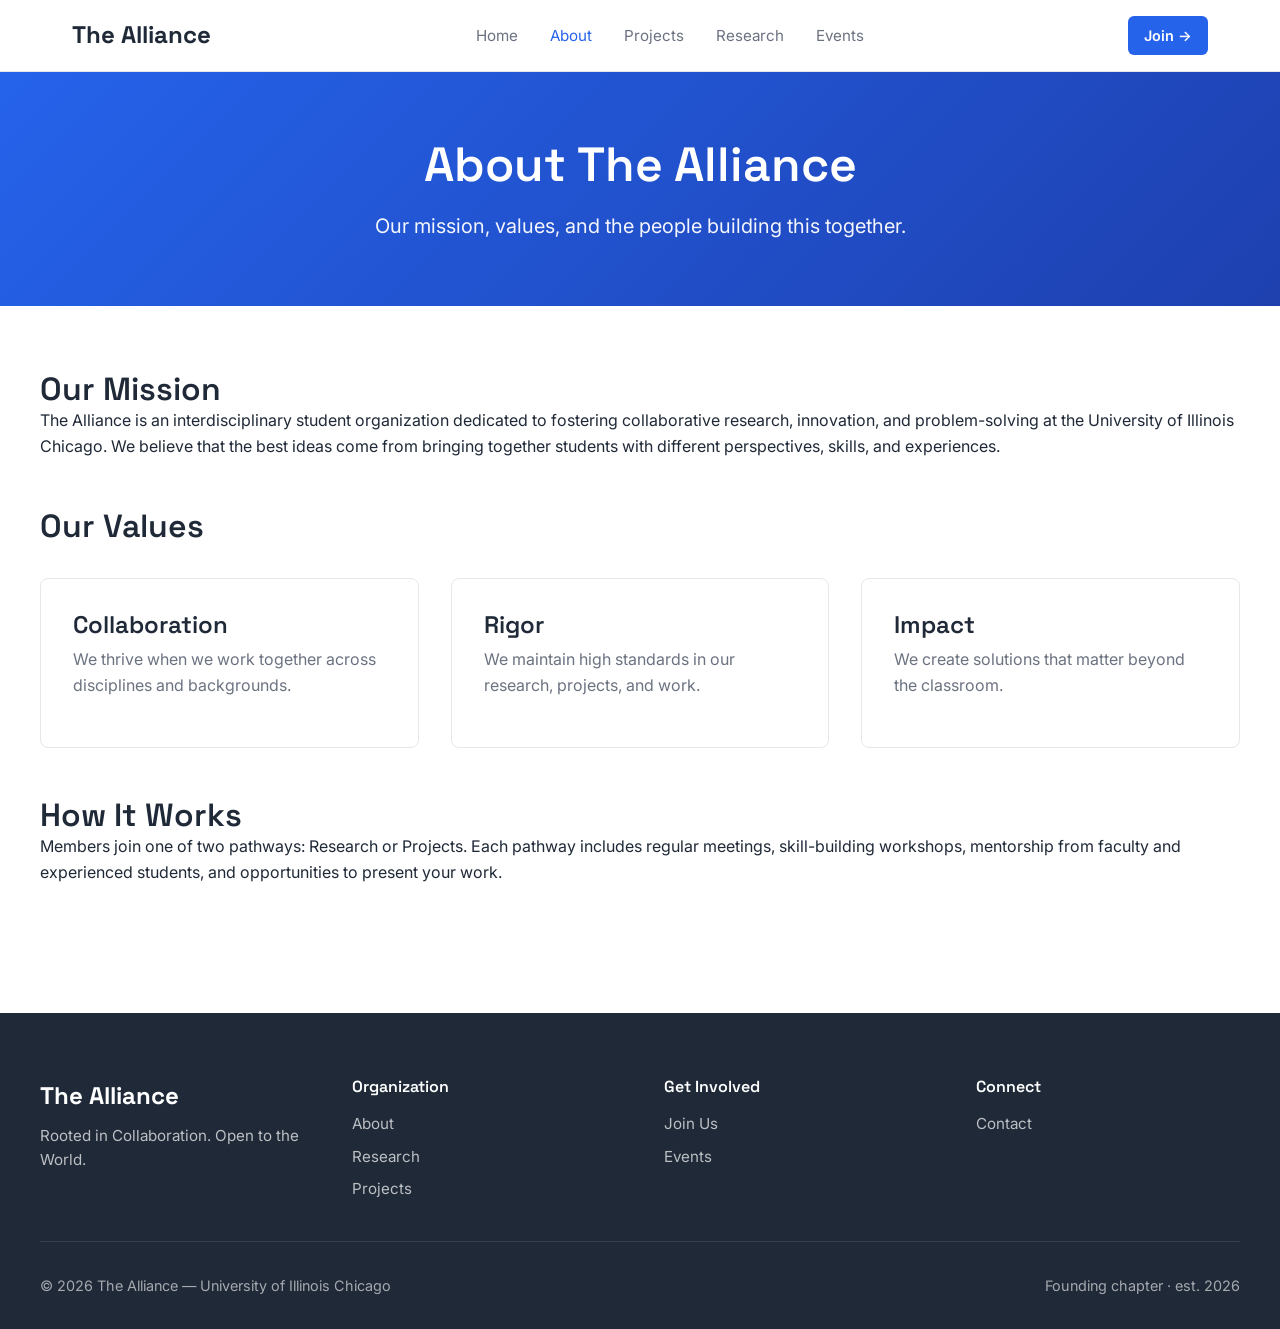
==== about.html @ f99657d6 "Initial commit: Complete functional Alliance website" ====
<!DOCTYPE html>
<html lang="en">
<head>
<meta charset="UTF-8">
<meta name="viewport" content="width=device-width, initial-scale=1.0">
<title>About — The Alliance</title>
<link rel="preconnect" href="https://fonts.googleapis.com">
<link rel="preconnect" href="https://fonts.gstatic.com" crossorigin>
<link href="https://fonts.googleapis.com/css2?family=Space+Grotesk:wght@500;600;700&family=Inter:wght@400;500;600;700&display=swap" rel="stylesheet">
<link rel="stylesheet" href="assets/styles.css">
</head>
<body>

<header class="site-nav">
  <div class="nav-inner">
    <a href="index.html" class="brand">The Alliance</a>
    <ul class="nav-links">
      <li><a href="index.html">Home</a></li>
      <li><a href="about.html" class="active">About</a></li>
      <li><a href="projects.html">Projects</a></li>
      <li><a href="research.html">Research</a></li>
      <li><a href="events.html">Events</a></li>
    </ul>
    <div class="nav-right">
      <a href="join.html" class="btn btn-primary btn-sm">Join →</a>
      <button class="nav-toggle" aria-label="Toggle menu">☰</button>
    </div>
  </div>
</header>

<section class="page-header">
  <div class="wrap">
    <h1>About The Alliance</h1>
    <p>Our mission, values, and the people building this together.</p>
  </div>
</section>

<section>
  <div class="wrap">
    <h2>Our Mission</h2>
    <p>The Alliance is an interdisciplinary student organization dedicated to fostering collaborative research, innovation, and problem-solving at the University of Illinois Chicago. We believe that the best ideas come from bringing together students with different perspectives, skills, and experiences.</p>
    
    <h2 style="margin-top: 3rem;">Our Values</h2>
    <div class="grid-3">
      <div class="card">
        <h3>Collaboration</h3>
        <p>We thrive when we work together across disciplines and backgrounds.</p>
      </div>
      <div class="card">
        <h3>Rigor</h3>
        <p>We maintain high standards in our research, projects, and work.</p>
      </div>
      <div class="card">
        <h3>Impact</h3>
        <p>We create solutions that matter beyond the classroom.</p>
      </div>
    </div>

    <h2 style="margin-top: 3rem;">How It Works</h2>
    <p>Members join one of two pathways: Research or Projects. Each pathway includes regular meetings, skill-building workshops, mentorship from faculty and experienced students, and opportunities to present your work.</p>
  </div>
</section>

<footer class="site-footer">
  <div class="wrap">
    <div class="footer-grid">
      <div>
        <div class="footer-brand">The Alliance</div>
        <p class="footer-tagline">Rooted in Collaboration. Open to the World.</p>
      </div>
      <div class="footer-col">
        <h4>Organization</h4>
        <ul>
          <li><a href="about.html">About</a></li>
          <li><a href="research.html">Research</a></li>
          <li><a href="projects.html">Projects</a></li>
        </ul>
      </div>
      <div class="footer-col">
        <h4>Get Involved</h4>
        <ul>
          <li><a href="join.html">Join Us</a></li>
          <li><a href="events.html">Events</a></li>
        </ul>
      </div>
      <div class="footer-col">
        <h4>Connect</h4>
        <ul>
          <li><a href="mailto:alliance@uic.edu">Contact</a></li>
        </ul>
      </div>
    </div>
    <div class="footer-bottom">
      <span>© 2026 The Alliance — University of Illinois Chicago</span>
      <span>Founding chapter · est. 2026</span>
    </div>
  </div>
</footer>

<script src="assets/main.js"></script>
</body>
</html>
---- assets/styles.css ----
:root {
  --primary: #2563eb;
  --primary-dark: #1e40af;
  --text: #1f2937;
  --text-light: #6b7280;
  --bg: #ffffff;
  --bg-light: #f9fafb;
  --border: #e5e7eb;
  --accent: #f59e0b;
}

* {
  margin: 0;
  padding: 0;
  box-sizing: border-box;
}

html {
  scroll-behavior: smooth;
}

body {
  font-family: 'Inter', sans-serif;
  color: var(--text);
  background: var(--bg);
  line-height: 1.6;
}

h1, h2, h3, h4, h5, h6 {
  font-family: 'Space Grotesk', sans-serif;
  font-weight: 600;
  line-height: 1.2;
}

h1 { font-size: 3rem; }
h2 { font-size: 2rem; }
h3 { font-size: 1.5rem; }

a {
  color: var(--primary);
  text-decoration: none;
  transition: color 0.2s;
}

a:hover {
  color: var(--primary-dark);
}

/* Navigation */
.site-nav {
  background: var(--bg);
  border-bottom: 1px solid var(--border);
  position: sticky;
  top: 0;
  z-index: 100;
}

.nav-inner {
  max-width: 1200px;
  margin: 0 auto;
  padding: 1rem 2rem;
  display: flex;
  justify-content: space-between;
  align-items: center;
}

.brand {
  font-family: 'Space Grotesk', sans-serif;
  font-size: 1.5rem;
  font-weight: 700;
  color: var(--text);
  display: flex;
  align-items: center;
  gap: 0.5rem;
}

.nav-links {
  display: flex;
  list-style: none;
  gap: 2rem;
}

.nav-links a {
  color: var(--text-light);
  font-size: 0.95rem;
  transition: color 0.2s;
}

.nav-links a:hover,
.nav-links a.active {
  color: var(--primary);
}

.nav-right {
  display: flex;
  gap: 1rem;
  align-items: center;
}

.nav-toggle {
  display: none;
  background: none;
  border: none;
  font-size: 1.5rem;
  cursor: pointer;
  color: var(--text);
}

.mobile-panel {
  display: none;
}

/* Buttons */
.btn {
  display: inline-block;
  padding: 0.75rem 1.5rem;
  border-radius: 6px;
  font-weight: 600;
  transition: all 0.2s;
  cursor: pointer;
  border: none;
  text-align: center;
}

.btn-primary {
  background: var(--primary);
  color: white;
}

.btn-primary:hover {
  background: var(--primary-dark);
  transform: translateY(-2px);
}

.btn-primary.active {
  background: var(--accent);
}

.btn-outline {
  border: 2px solid var(--primary);
  color: var(--primary);
  background: transparent;
}

.btn-outline:hover {
  background: var(--primary);
  color: white;
}

.btn-sm {
  padding: 0.5rem 1rem;
  font-size: 0.9rem;
}

/* Hero */
.hero {
  max-width: 1200px;
  margin: 0 auto;
  padding: 5rem 2rem;
  text-align: center;
}

.hero-inner {
  max-width: 800px;
  margin: 0 auto;
}

.eyebrow {
  display: inline-block;
  color: var(--primary);
  font-size: 0.9rem;
  font-weight: 600;
  margin-bottom: 1rem;
  letter-spacing: 0.05em;
  text-transform: uppercase;
}

.hero h1 {
  font-size: 3.5rem;
  margin: 1rem 0;
  color: var(--text);
}

.accent {
  color: var(--accent);
}

.lede {
  font-size: 1.25rem;
  color: var(--text-light);
  margin: 1.5rem 0;
  line-height: 1.6;
}

.hero-actions {
  display: flex;
  gap: 1rem;
  justify-content: center;
  margin: 2.5rem 0;
  flex-wrap: wrap;
}

.hero-stats {
  display: grid;
  grid-template-columns: repeat(3, 1fr);
  gap: 2rem;
  margin-top: 3rem;
  padding-top: 2rem;
  border-top: 1px solid var(--border);
}

.hero-stats div {
  text-align: center;
}

.hero-stats strong {
  display: block;
  font-size: 1.25rem;
  color: var(--primary);
  margin-bottom: 0.5rem;
}

/* Sections */
section {
  padding: 4rem 2rem;
}

section.alt {
  background: var(--bg-light);
}

.wrap {
  max-width: 1200px;
  margin: 0 auto;
}

.page-header {
  background: linear-gradient(135deg, var(--primary) 0%, var(--primary-dark) 100%);
  color: white;
  padding: 4rem 2rem;
  text-align: center;
}

.page-header h1 {
  color: white;
  margin-bottom: 1rem;
}

.page-header p {
  font-size: 1.25rem;
  opacity: 0.95;
}

/* Section styles */
.section-tag {
  display: inline-block;
  color: var(--primary);
  font-size: 0.85rem;
  font-weight: 700;
  text-transform: uppercase;
  letter-spacing: 0.05em;
  margin-bottom: 1rem;
}

.section-head {
  margin-bottom: 3rem;
}

.section-head h2 {
  margin-bottom: 1rem;
}

.section-head p {
  font-size: 1.1rem;
  color: var(--text-light);
  max-width: 600px;
}

/* Cards */
.card {
  background: var(--bg);
  border: 1px solid var(--border);
  border-radius: 8px;
  padding: 2rem;
  transition: all 0.3s;
}

.card:hover {
  border-color: var(--primary);
  transform: translateY(-4px);
  box-shadow: 0 12px 24px rgba(0, 0, 0, 0.1);
}

.card .icon {
  display: block;
  font-size: 2.5rem;
  margin-bottom: 1rem;
}

.card h3 {
  margin-bottom: 0.5rem;
}

.card p {
  color: var(--text-light);
  margin-bottom: 1rem;
}

.card a.learn {
  color: var(--primary);
  font-weight: 600;
  display: inline-flex;
  align-items: center;
  gap: 0.5rem;
  transition: gap 0.2s;
}

.card a.learn:hover {
  gap: 1rem;
}

.tag-pill {
  display: inline-block;
  background: var(--bg-light);
  color: var(--text);
  padding: 0.4rem 0.8rem;
  border-radius: 20px;
  font-size: 0.85rem;
  margin-right: 0.5rem;
  margin-bottom: 0.5rem;
}

.tag-row {
  margin: 1rem 0;
}

/* Grid layouts */
.grid-2, .grid-3, .grid-4 {
  display: grid;
  gap: 2rem;
  margin: 2rem 0;
}

.grid-2 { grid-template-columns: repeat(auto-fit, minmax(350px, 1fr)); }
.grid-3 { grid-template-columns: repeat(auto-fit, minmax(300px, 1fr)); }
.grid-4 { grid-template-columns: repeat(auto-fit, minmax(270px, 1fr)); }

/* CTA Strip */
.cta-strip {
  background: linear-gradient(135deg, var(--primary) 0%, var(--primary-dark) 100%);
  color: white;
  text-align: center;
  padding: 4rem 2rem;
}

.cta-strip h2 {
  color: white;
  margin-bottom: 1rem;
}

.cta-strip p {
  font-size: 1.1rem;
  margin-bottom: 2rem;
  opacity: 0.95;
}

/* Events */
.events-list {
  display: grid;
  gap: 2rem;
  margin: 2rem 0;
}

.event-card {
  display: flex;
  gap: 2rem;
  padding: 2rem;
  border: 1px solid var(--border);
  border-radius: 8px;
  transition: all 0.3s;
}

.event-card:hover {
  border-color: var(--primary);
  box-shadow: 0 8px 16px rgba(0, 0, 0, 0.08);
}

.event-date {
  min-width: 100px;
  text-align: center;
  padding: 1rem;
  background: var(--bg-light);
  border-radius: 6px;
  display: flex;
  flex-direction: column;
  justify-content: center;
}

.event-date strong {
  font-size: 1.5rem;
  color: var(--primary);
}

.event-date span {
  font-size: 0.85rem;
  color: var(--text-light);
}

.event-details h3 {
  margin-bottom: 0.5rem;
}

.event-details p {
  color: var(--text-light);
  margin: 0.5rem 0;
}

/* Footer */
.site-footer {
  background: var(--text);
  color: white;
  padding: 4rem 2rem 2rem;
  margin-top: 4rem;
}

.footer-grid {
  display: grid;
  grid-template-columns: repeat(auto-fit, minmax(250px, 1fr));
  gap: 3rem;
  margin-bottom: 2rem;
}

.footer-brand {
  font-family: 'Space Grotesk', sans-serif;
  font-size: 1.5rem;
  font-weight: 700;
  margin-bottom: 0.5rem;
}

.footer-tagline {
  color: rgba(255, 255, 255, 0.7);
  font-size: 0.95rem;
}

.footer-col h4 {
  margin-bottom: 1rem;
  font-size: 1rem;
}

.footer-col ul {
  list-style: none;
}

.footer-col a {
  color: rgba(255, 255, 255, 0.7);
  font-size: 0.95rem;
  display: block;
  margin-bottom: 0.5rem;
  transition: color 0.2s;
}

.footer-col a:hover {
  color: white;
}

.footer-bottom {
  border-top: 1px solid rgba(255, 255, 255, 0.1);
  padding-top: 2rem;
  display: flex;
  justify-content: space-between;
  font-size: 0.9rem;
  color: rgba(255, 255, 255, 0.6);
}

/* Responsive */
@media (max-width: 768px) {
  h1 { font-size: 2rem; }
  h2 { font-size: 1.5rem; }
  h3 { font-size: 1.25rem; }
  
  .hero {
    padding: 3rem 1.5rem;
  }
  
  .hero h1 {
    font-size: 2.25rem;
  }
  
  .hero-stats {
    grid-template-columns: 1fr;
    gap: 1rem;
  }
  
  .nav-links {
    display: none;
  }
  
  .nav-toggle {
    display: block;
  }
  
  .mobile-panel.active {
    display: flex;
    flex-direction: column;
    gap: 1rem;
    padding: 1rem 2rem;
    border-top: 1px solid var(--border);
  }
  
  .mobile-panel a {
    color: var(--text-light);
    padding: 0.5rem 0;
  }
  
  .mobile-panel a:hover {
    color: var(--primary);
  }
  
  .hero-actions {
    flex-direction: column;
    gap: 1rem;
  }
  
  .hero-actions .btn {
    width: 100%;
  }
  
  .grid-2, .grid-3, .grid-4 {
    grid-template-columns: 1fr;
  }
  
  .event-card {
    flex-direction: column;
  }
  
  .footer-bottom {
    flex-direction: column;
    gap: 1rem;
    text-align: center;
  }
  
  section {
    padding: 2.5rem 1.5rem;
  }
}

@media (max-width: 480px) {
  .hero h1 {
    font-size: 1.75rem;
  }
  
  .nav-inner {
    padding: 1rem;
  }
  
  .wrap {
    padding: 0 1rem;
  }
  
  .card {
    padding: 1.5rem;
  }
}
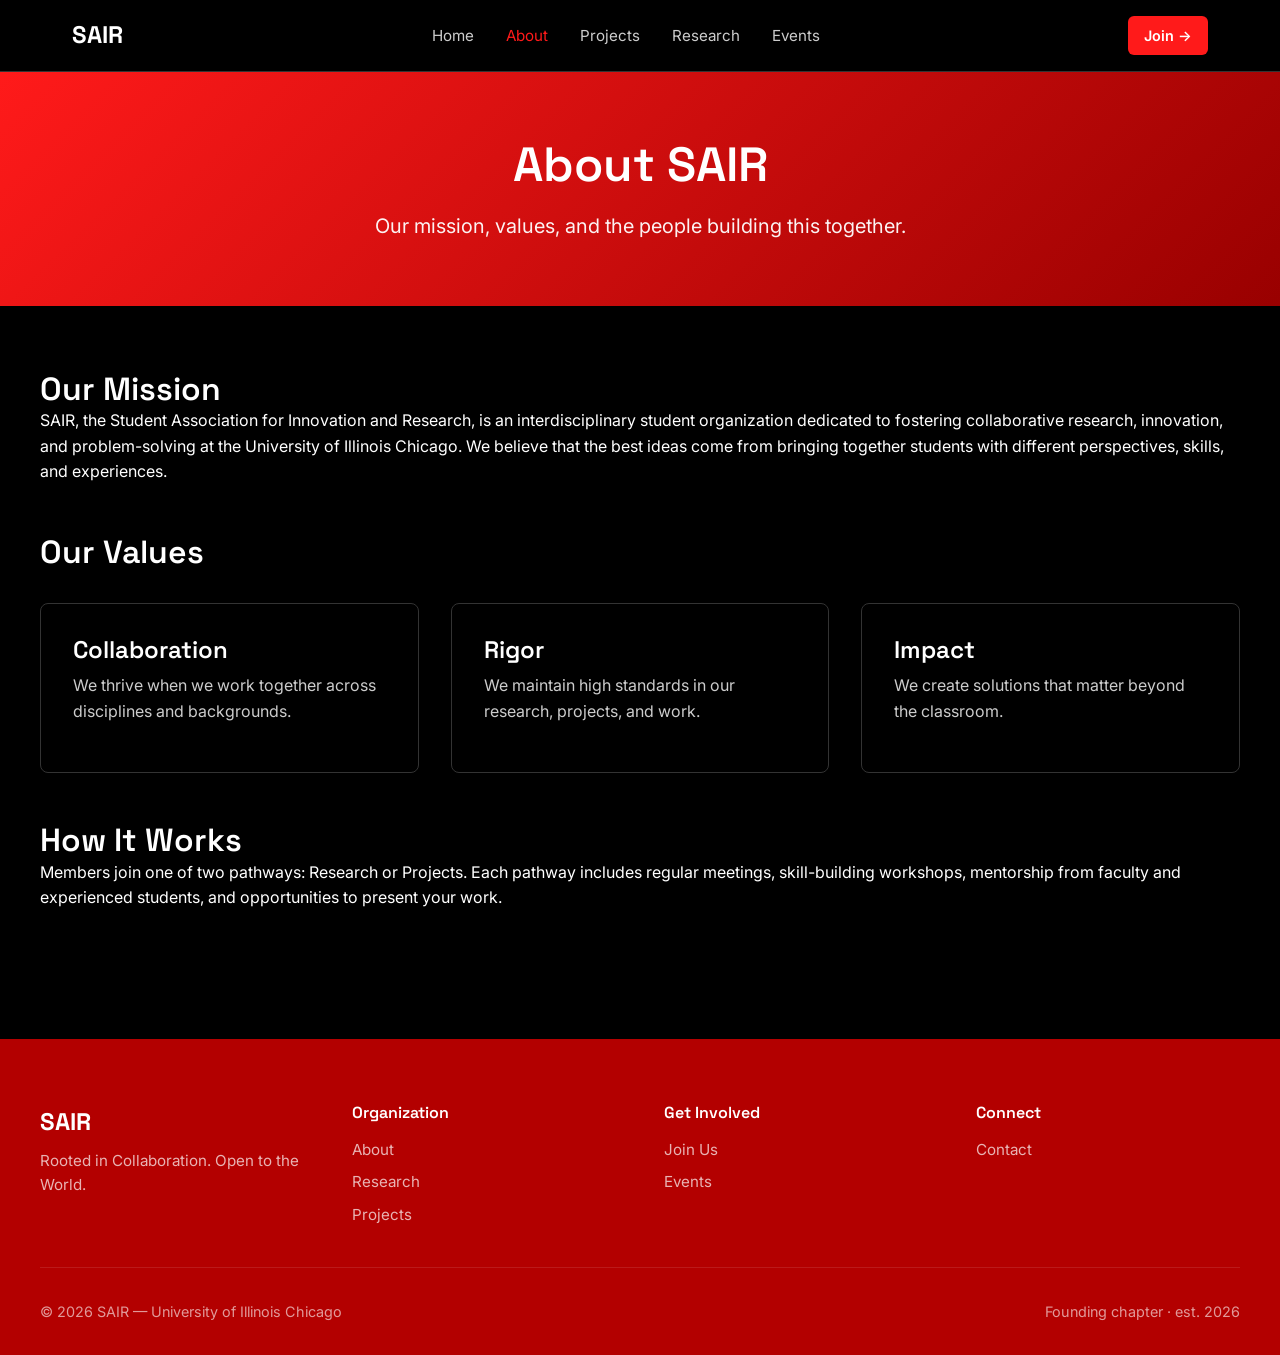
==== commit a47ba801: "Update organization branding to SAIR Co-authored-by: Copilot <223556219+Copilot@users.noreply.github" ====
--- a/about.html
+++ b/about.html
@@ -3,7 +3,7 @@
 <head>
 <meta charset="UTF-8">
 <meta name="viewport" content="width=device-width, initial-scale=1.0">
-<title>About — The Alliance</title>
+<title>About — SAIR</title>
 <link rel="preconnect" href="https://fonts.googleapis.com">
 <link rel="preconnect" href="https://fonts.gstatic.com" crossorigin>
 <link href="https://fonts.googleapis.com/css2?family=Space+Grotesk:wght@500;600;700&family=Inter:wght@400;500;600;700&display=swap" rel="stylesheet">
@@ -13,7 +13,7 @@
 
 <header class="site-nav">
   <div class="nav-inner">
-    <a href="index.html" class="brand">The Alliance</a>
+    <a href="index.html" class="brand">SAIR</a>
     <ul class="nav-links">
       <li><a href="index.html">Home</a></li>
       <li><a href="about.html" class="active">About</a></li>
@@ -30,7 +30,7 @@
 
 <section class="page-header">
   <div class="wrap">
-    <h1>About The Alliance</h1>
+    <h1>About SAIR</h1>
     <p>Our mission, values, and the people building this together.</p>
   </div>
 </section>
@@ -38,7 +38,7 @@
 <section>
   <div class="wrap">
     <h2>Our Mission</h2>
-    <p>The Alliance is an interdisciplinary student organization dedicated to fostering collaborative research, innovation, and problem-solving at the University of Illinois Chicago. We believe that the best ideas come from bringing together students with different perspectives, skills, and experiences.</p>
+    <p>SAIR, the Student Association for Innovation and Research, is an interdisciplinary student organization dedicated to fostering collaborative research, innovation, and problem-solving at the University of Illinois Chicago. We believe that the best ideas come from bringing together students with different perspectives, skills, and experiences.</p>
     
     <h2 style="margin-top: 3rem;">Our Values</h2>
     <div class="grid-3">
@@ -65,7 +65,7 @@
   <div class="wrap">
     <div class="footer-grid">
       <div>
-        <div class="footer-brand">The Alliance</div>
+        <div class="footer-brand">SAIR</div>
         <p class="footer-tagline">Rooted in Collaboration. Open to the World.</p>
       </div>
       <div class="footer-col">
@@ -91,7 +91,7 @@
       </div>
     </div>
     <div class="footer-bottom">
-      <span>© 2026 The Alliance — University of Illinois Chicago</span>
+      <span>© 2026 SAIR — University of Illinois Chicago</span>
       <span>Founding chapter · est. 2026</span>
     </div>
   </div>
--- a/assets/styles.css
+++ b/assets/styles.css
@@ -1,12 +1,12 @@
 :root {
-  --primary: #2563eb;
-  --primary-dark: #1e40af;
-  --text: #1f2937;
-  --text-light: #6b7280;
-  --bg: #ffffff;
-  --bg-light: #f9fafb;
-  --border: #e5e7eb;
-  --accent: #f59e0b;
+  --primary: #ff1a1a;        /* Red */
+  --primary-dark: #990000;   /* Darker red */
+  --accent: #b30000;         /* Deep red */
+  --text: #ffffff;           /* White text */
+  --text-light: #cccccc;     /* Light gray text */
+  --bg: #000000;             /* Black background */
+  --bg-light: #111111;       /* Slightly lighter black */
+  --border: #333333;         /* Dark gray border */
 }
 
 * {
@@ -134,6 +134,7 @@
 
 .btn-primary.active {
   background: var(--accent);
+  color: white;
 }
 
 .btn-outline {
@@ -182,7 +183,7 @@
 }
 
 .accent {
-  color: var(--accent);
+  color: var(--primary);
 }
 
 .lede {
@@ -288,7 +289,7 @@
 .card:hover {
   border-color: var(--primary);
   transform: translateY(-4px);
-  box-shadow: 0 12px 24px rgba(0, 0, 0, 0.1);
+  box-shadow: 0 12px 24px rgba(220, 38, 38, 0.15);
 }
 
 .card .icon {
@@ -382,7 +383,7 @@
 
 .event-card:hover {
   border-color: var(--primary);
-  box-shadow: 0 8px 16px rgba(0, 0, 0, 0.08);
+  box-shadow: 0 8px 16px rgba(220, 38, 38, 0.1);
 }
 
 .event-date {
@@ -417,7 +418,7 @@
 
 /* Footer */
 .site-footer {
-  background: var(--text);
+  background: var(--accent);
   color: white;
   padding: 4rem 2rem 2rem;
   margin-top: 4rem;
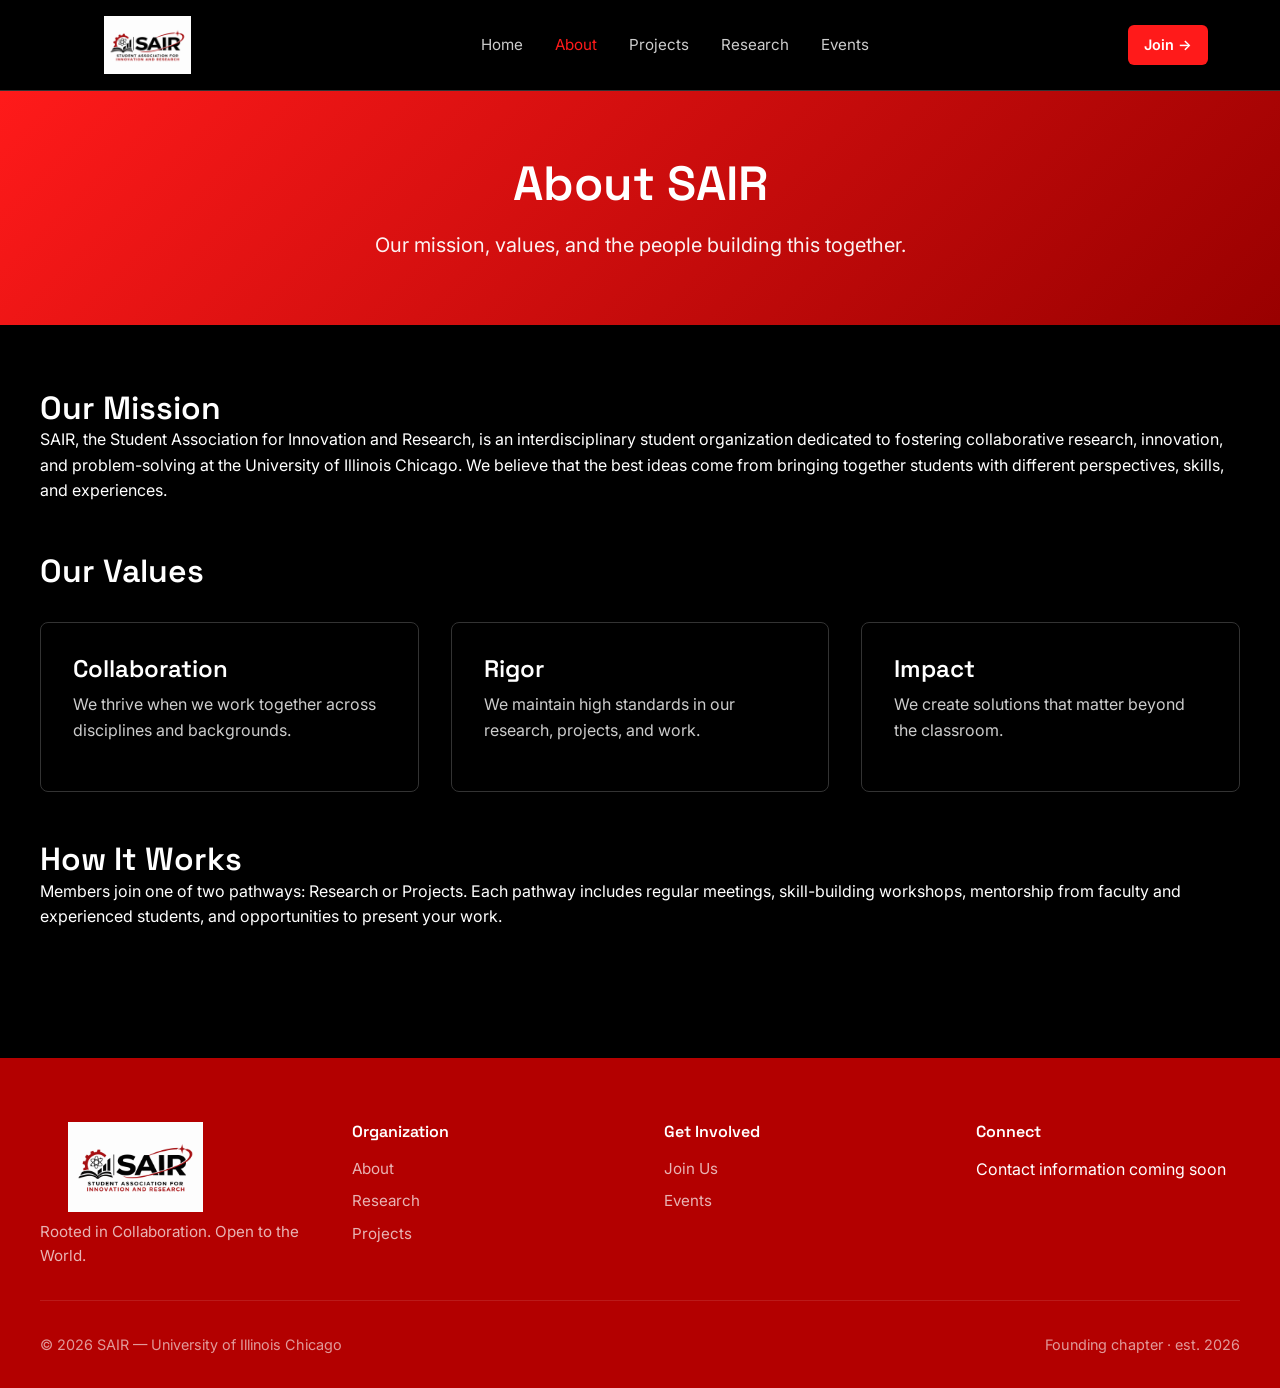
==== commit 3bc93747: "Add SAIR logo and remove placeholder email Co-authored-by: Copilot <223556219+Copilot@users.noreply." ====
--- a/about.html
+++ b/about.html
@@ -13,7 +13,7 @@
 
 <header class="site-nav">
   <div class="nav-inner">
-    <a href="index.html" class="brand">SAIR</a>
+    <a href="index.html" class="brand"><img src="assets/SAIR.png" alt="SAIR — Student Association for Innovation and Research"></a>
     <ul class="nav-links">
       <li><a href="index.html">Home</a></li>
       <li><a href="about.html" class="active">About</a></li>
@@ -65,7 +65,7 @@
   <div class="wrap">
     <div class="footer-grid">
       <div>
-        <div class="footer-brand">SAIR</div>
+        <div class="footer-brand"><img src="assets/SAIR.png" alt="SAIR — Student Association for Innovation and Research"></div>
         <p class="footer-tagline">Rooted in Collaboration. Open to the World.</p>
       </div>
       <div class="footer-col">
@@ -86,7 +86,7 @@
       <div class="footer-col">
         <h4>Connect</h4>
         <ul>
-          <li><a href="mailto:alliance@uic.edu">Contact</a></li>
+          <li>Contact information coming soon</li>
         </ul>
       </div>
     </div>
--- a/assets/styles.css
+++ b/assets/styles.css
@@ -72,6 +72,13 @@
   display: flex;
   align-items: center;
   gap: 0.5rem;
+}
+
+.brand img {
+  display: block;
+  width: 150px;
+  height: 58px;
+  object-fit: contain;
 }
 
 .nav-links {
@@ -438,6 +445,13 @@
   margin-bottom: 0.5rem;
 }
 
+.footer-brand img {
+  display: block;
+  width: 190px;
+  height: 90px;
+  object-fit: contain;
+}
+
 .footer-tagline {
   color: rgba(255, 255, 255, 0.7);
   font-size: 0.95rem;
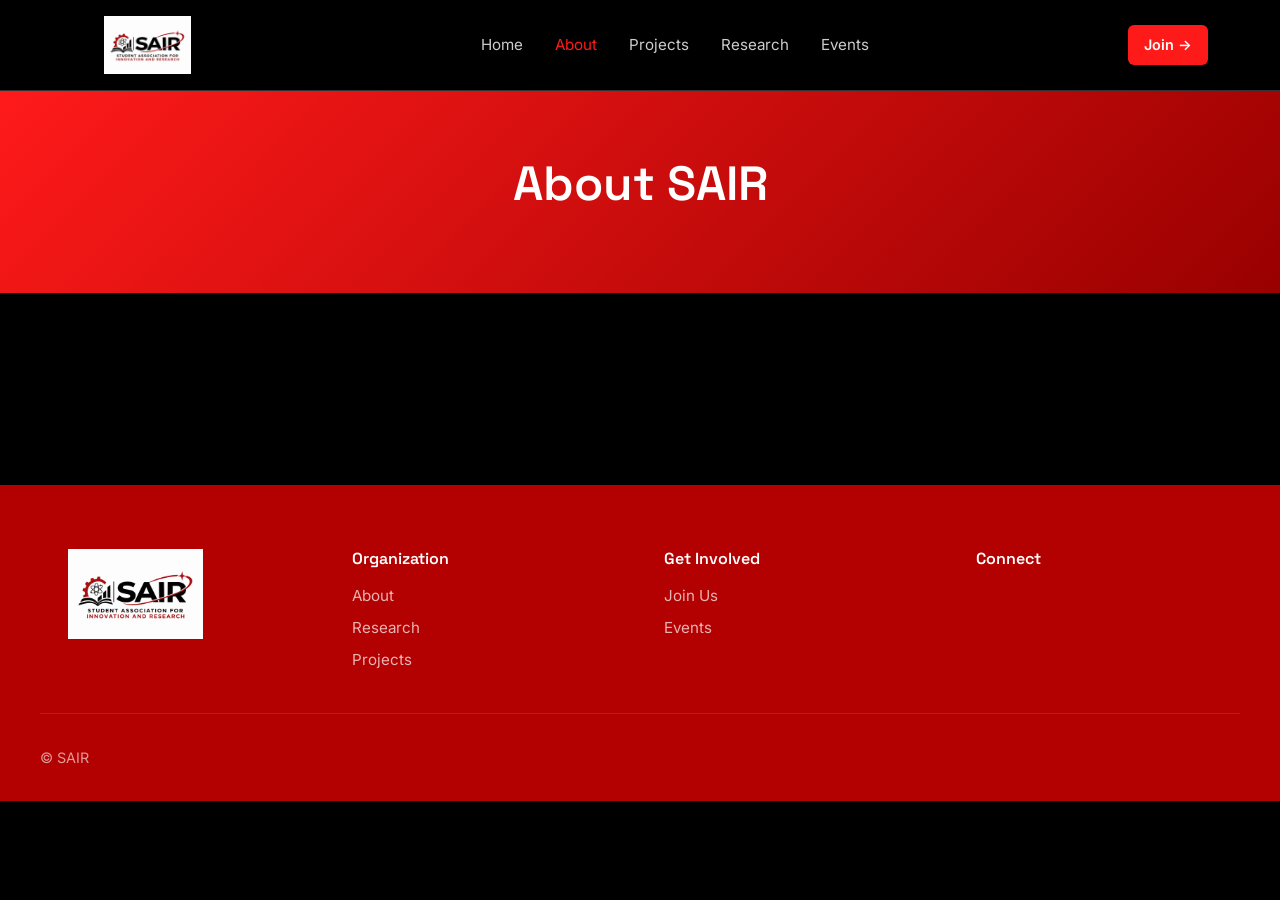
==== commit eaba5052: "Remove placeholder site content Co-authored-by: Copilot <223556219+Copilot@users.noreply.github.com>" ====
--- a/about.html
+++ b/about.html
@@ -31,33 +31,11 @@
 <section class="page-header">
   <div class="wrap">
     <h1>About SAIR</h1>
-    <p>Our mission, values, and the people building this together.</p>
   </div>
 </section>
 
 <section>
   <div class="wrap">
-    <h2>Our Mission</h2>
-    <p>SAIR, the Student Association for Innovation and Research, is an interdisciplinary student organization dedicated to fostering collaborative research, innovation, and problem-solving at the University of Illinois Chicago. We believe that the best ideas come from bringing together students with different perspectives, skills, and experiences.</p>
-    
-    <h2 style="margin-top: 3rem;">Our Values</h2>
-    <div class="grid-3">
-      <div class="card">
-        <h3>Collaboration</h3>
-        <p>We thrive when we work together across disciplines and backgrounds.</p>
-      </div>
-      <div class="card">
-        <h3>Rigor</h3>
-        <p>We maintain high standards in our research, projects, and work.</p>
-      </div>
-      <div class="card">
-        <h3>Impact</h3>
-        <p>We create solutions that matter beyond the classroom.</p>
-      </div>
-    </div>
-
-    <h2 style="margin-top: 3rem;">How It Works</h2>
-    <p>Members join one of two pathways: Research or Projects. Each pathway includes regular meetings, skill-building workshops, mentorship from faculty and experienced students, and opportunities to present your work.</p>
   </div>
 </section>
 
@@ -66,7 +44,6 @@
     <div class="footer-grid">
       <div>
         <div class="footer-brand"><img src="assets/SAIR.png" alt="SAIR — Student Association for Innovation and Research"></div>
-        <p class="footer-tagline">Rooted in Collaboration. Open to the World.</p>
       </div>
       <div class="footer-col">
         <h4>Organization</h4>
@@ -86,13 +63,11 @@
       <div class="footer-col">
         <h4>Connect</h4>
         <ul>
-          <li>Contact information coming soon</li>
         </ul>
       </div>
     </div>
     <div class="footer-bottom">
-      <span>© 2026 SAIR — University of Illinois Chicago</span>
-      <span>Founding chapter · est. 2026</span>
+      <span>© SAIR</span>
     </div>
   </div>
 </footer>
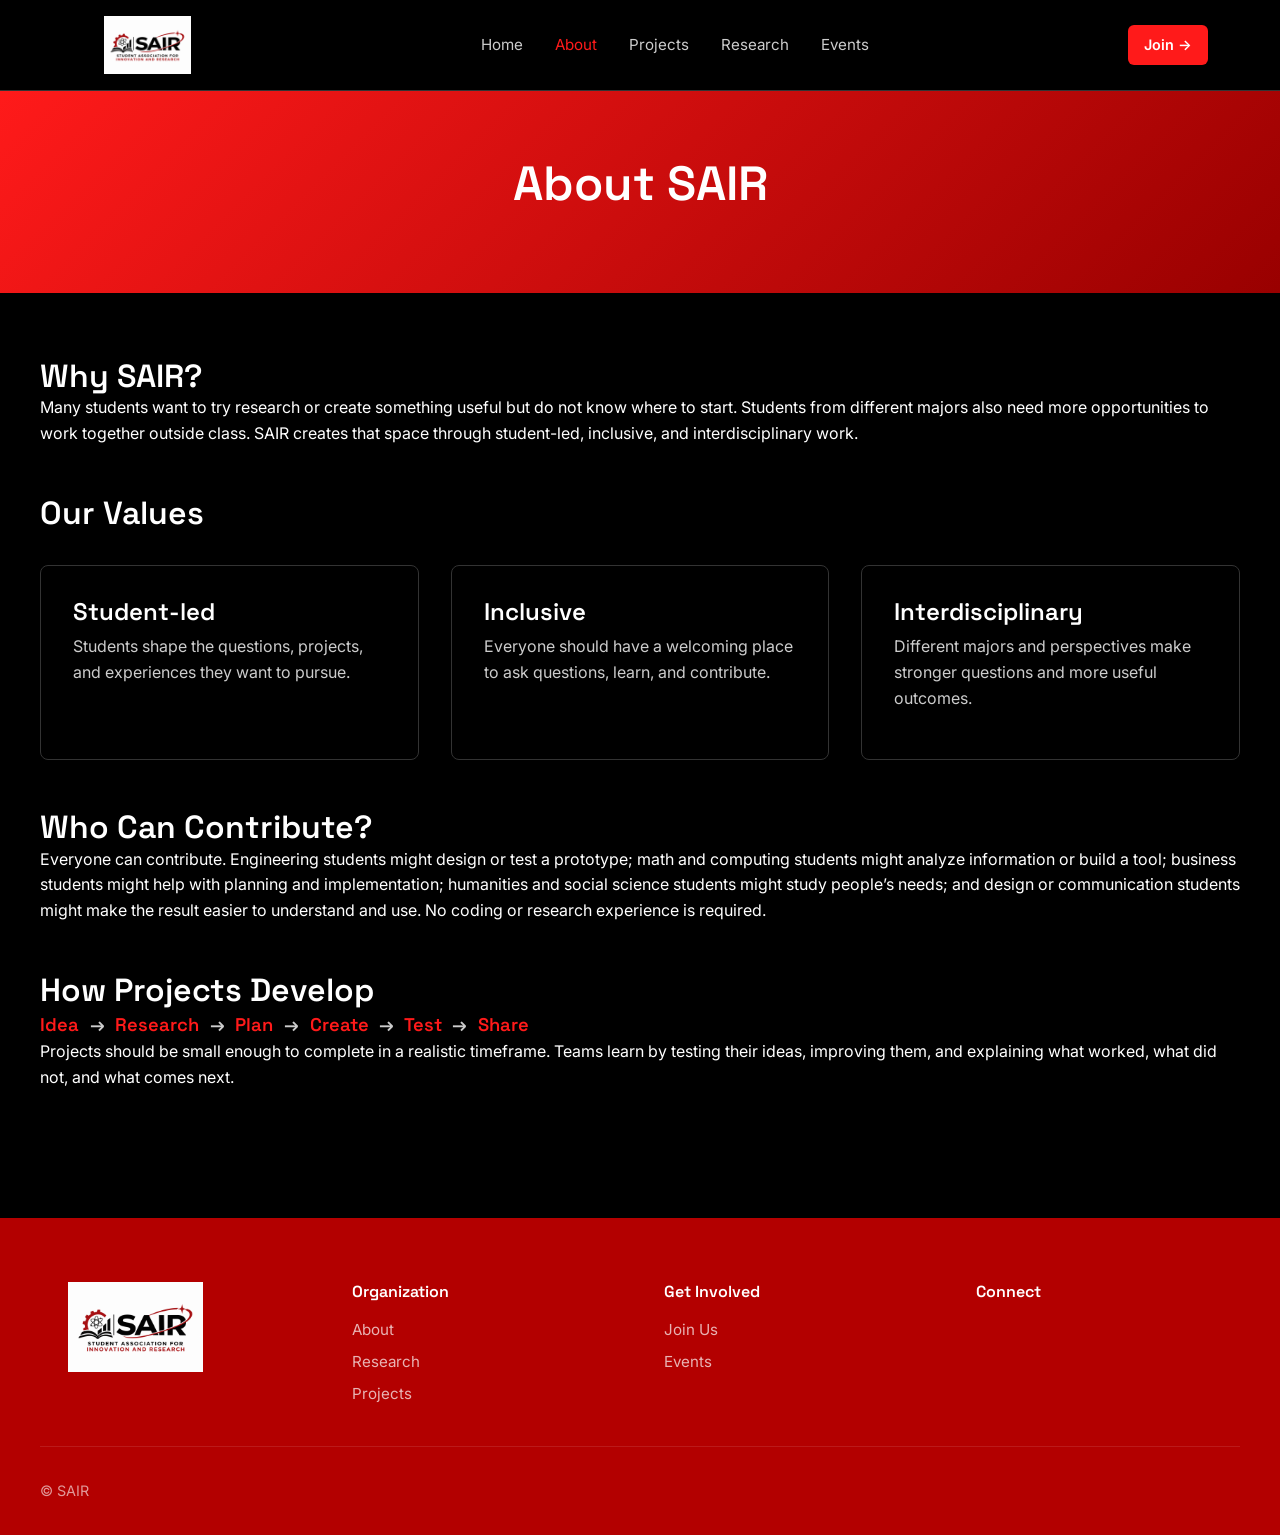
==== commit 3208df03: "Add SAIR club description Co-authored-by: Copilot <223556219+Copilot@users.noreply.github.com>" ====
--- a/about.html
+++ b/about.html
@@ -36,6 +36,31 @@
 
 <section>
   <div class="wrap">
+    <h2>Why SAIR?</h2>
+    <p>Many students want to try research or create something useful but do not know where to start. Students from different majors also need more opportunities to work together outside class. SAIR creates that space through student-led, inclusive, and interdisciplinary work.</p>
+
+    <h2 style="margin-top: 3rem;">Our Values</h2>
+    <div class="grid-3">
+      <div class="card">
+        <h3>Student-led</h3>
+        <p>Students shape the questions, projects, and experiences they want to pursue.</p>
+      </div>
+      <div class="card">
+        <h3>Inclusive</h3>
+        <p>Everyone should have a welcoming place to ask questions, learn, and contribute.</p>
+      </div>
+      <div class="card">
+        <h3>Interdisciplinary</h3>
+        <p>Different majors and perspectives make stronger questions and more useful outcomes.</p>
+      </div>
+    </div>
+
+    <h2 style="margin-top: 3rem;">Who Can Contribute?</h2>
+    <p>Everyone can contribute. Engineering students might design or test a prototype; math and computing students might analyze information or build a tool; business students might help with planning and implementation; humanities and social science students might study people’s needs; and design or communication students might make the result easier to understand and use. No coding or research experience is required.</p>
+
+    <h2 style="margin-top: 3rem;">How Projects Develop</h2>
+    <p class="project-flow">Idea <span>→</span> Research <span>→</span> Plan <span>→</span> Create <span>→</span> Test <span>→</span> Share</p>
+    <p>Projects should be small enough to complete in a realistic timeframe. Teams learn by testing their ideas, improving them, and explaining what worked, what did not, and what comes next.</p>
   </div>
 </section>
 
--- a/assets/styles.css
+++ b/assets/styles.css
@@ -452,6 +452,18 @@
   object-fit: contain;
 }
 
+.project-flow {
+  font-family: 'Space Grotesk', sans-serif;
+  font-size: 1.15rem;
+  font-weight: 600;
+  color: var(--primary);
+}
+
+.project-flow span {
+  color: var(--text-light);
+  padding: 0 0.35rem;
+}
+
 .footer-tagline {
   color: rgba(255, 255, 255, 0.7);
   font-size: 0.95rem;
